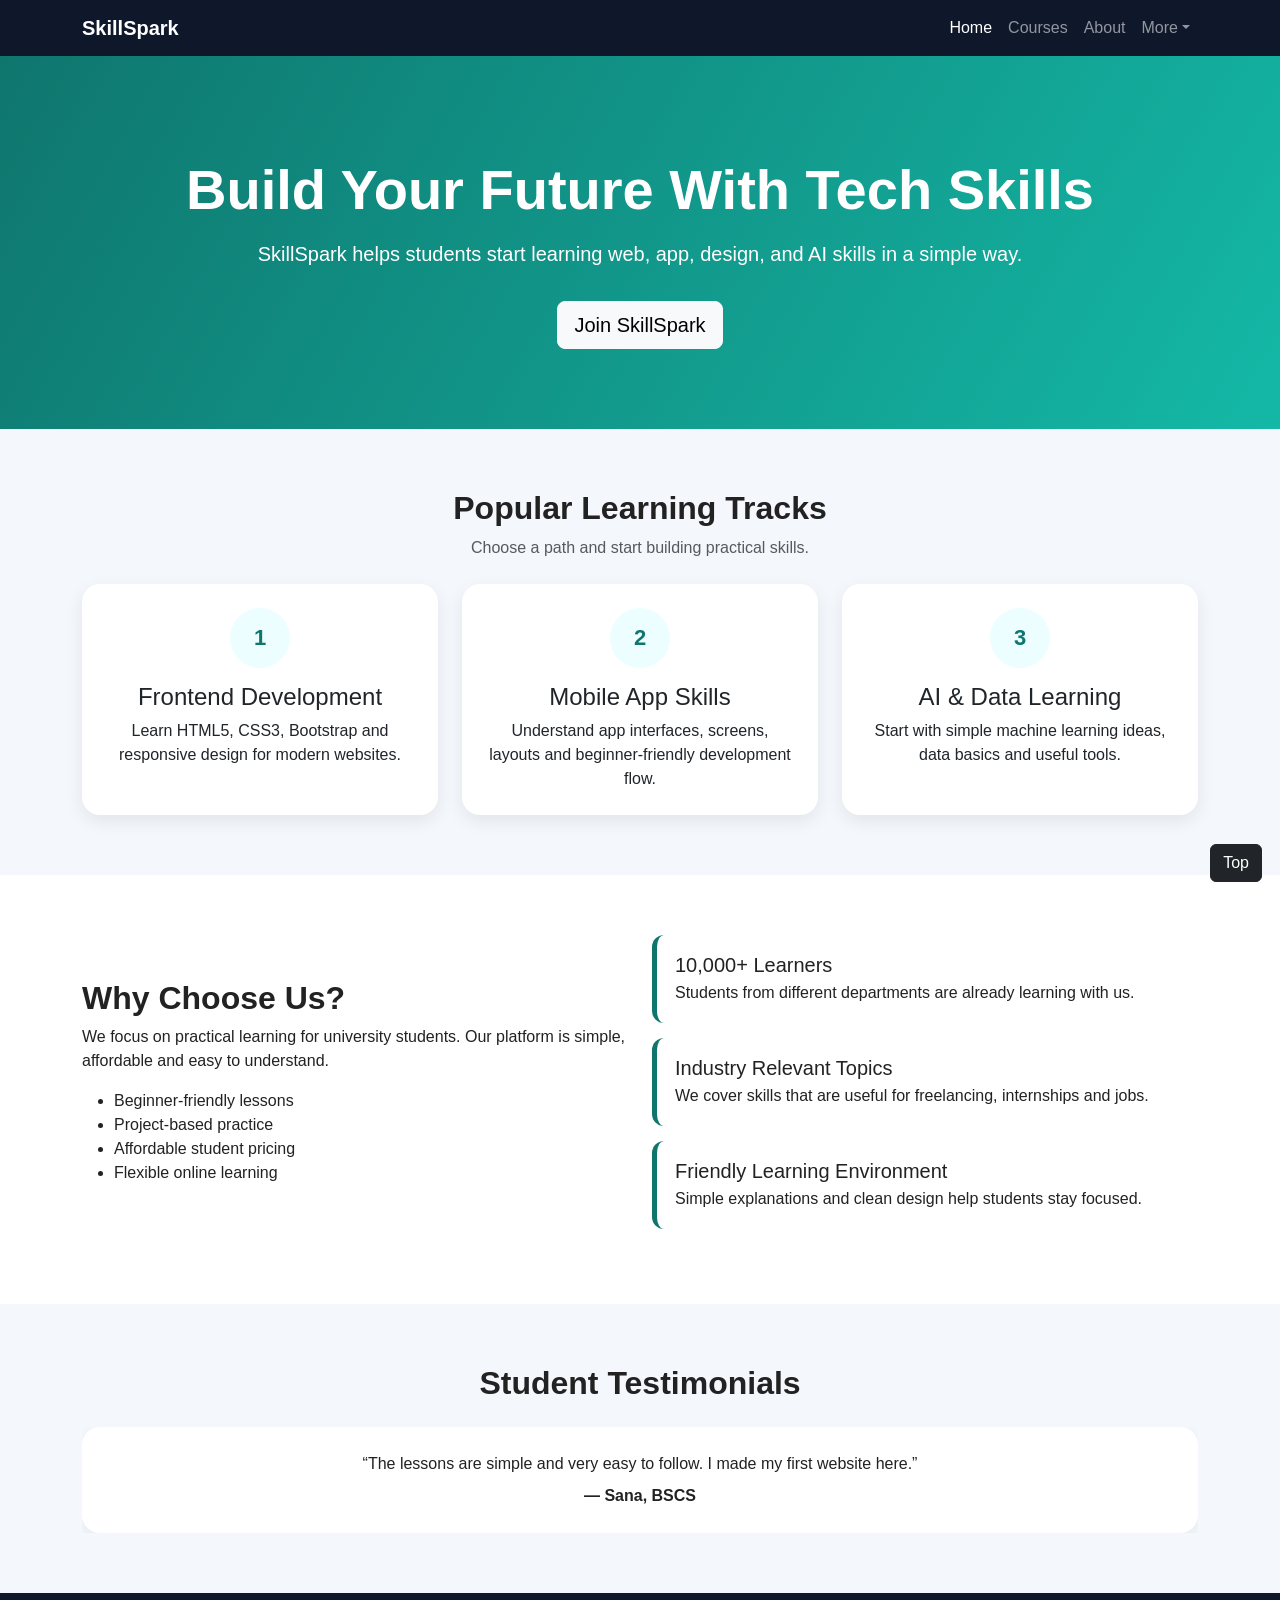
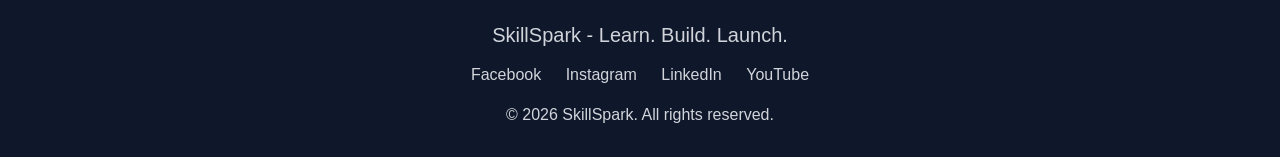
==== index.html @ 888631b4 "removed language" ====
<!DOCTYPE html>
<html>
<head>
  <meta charset="UTF-8">
  <meta name="viewport" content="width=device-width, initial-scale=1.0">
  <title>SkillSpark | Home</title>
  <link rel="stylesheet" href="https://cdn.jsdelivr.net/npm/bootstrap@5.3.2/dist/css/bootstrap.min.css">
  <link rel="stylesheet" href="css/style.css">
</head>
<body>
<nav class="navbar navbar-expand-lg navbar-dark" style="background:#0f172a;">
  <div class="container">
    <a class="navbar-brand fw-bold" href="index.html">SkillSpark</a>
    <button class="navbar-toggler" type="button" data-bs-toggle="collapse" data-bs-target="#menuBar">
      <span class="navbar-toggler-icon"></span>
    </button>
    <div class="collapse navbar-collapse" id="menuBar">
      <ul class="navbar-nav ms-auto">
        <li class="nav-item"><a class="nav-link active" href="index.html">Home</a></li>
        <li class="nav-item"><a class="nav-link" href="courses.html">Courses</a></li>
        <li class="nav-item"><a class="nav-link" href="about.html">About</a></li>
        <li class="nav-item dropdown">
          <a class="nav-link dropdown-toggle" href="#" data-bs-toggle="dropdown">More</a>
          <ul class="dropdown-menu">
            <li><a class="dropdown-item" href="register.html">Register</a></li>
            <li><a class="dropdown-item" href="contact.html">Contact</a></li>
            <li><a class="dropdown-item" href="#reviews">Reviews</a></li>
          </ul>
        </li>
      </ul>
    </div>
  </div>
</nav>
<section class="top-banner text-center">
  <div class="container">
    <h1 class="display-4 fw-bold">Build Your Future With Tech Skills</h1>
    <p class="lead mt-3">SkillSpark helps students start learning web, app, design, and AI skills in a simple way.</p>
    <a href="register.html" class="btn btn-light btn-lg mt-3">Join SkillSpark</a>
  </div>
</section>
<section class="section-space">
  <div class="container">
    <div class="text-center mb-4">
      <h2 class="fw-bold">Popular Learning Tracks</h2>
      <p class="text-muted">Choose a path and start building practical skills.</p>
    </div>
    <div class="row g-4">
      <div class="col-sm-12 col-md-6 col-lg-4">
        <div class="card custom-card h-100 text-center p-4">
          <div class="icon-box">1</div>
          <h4>Frontend Development</h4>
          <p class="mb-0">Learn HTML5, CSS3, Bootstrap and responsive design for modern websites.</p>
        </div>
      </div>
      <div class="col-sm-12 col-md-6 col-lg-4">
        <div class="card custom-card h-100 text-center p-4">
          <div class="icon-box">2</div>
          <h4>Mobile App Skills</h4>
          <p class="mb-0">Understand app interfaces, screens, layouts and beginner-friendly development flow.</p>
        </div>
      </div>
      <div class="col-sm-12 col-md-6 col-lg-4">
        <div class="card custom-card h-100 text-center p-4">
          <div class="icon-box">3</div>
          <h4>AI & Data Learning</h4>
          <p class="mb-0">Start with simple machine learning ideas, data basics and useful tools.</p>
        </div>
      </div>
    </div>
  </div>
</section>
<section class="section-space bg-white">
  <div class="container">
    <div class="row g-4 align-items-center">
      <div class="col-sm-12 col-lg-6">
        <h2 class="fw-bold">Why Choose Us?</h2>
        <p>We focus on practical learning for university students. Our platform is simple, affordable and easy to understand.</p>
        <ul>
          <li>Beginner-friendly lessons</li>
          <li>Project-based practice</li>
          <li>Affordable student pricing</li>
          <li>Flexible online learning</li>
        </ul>
      </div>
      <div class="col-sm-12 col-lg-6">
        <div class="stats-box">
          <h5 class="mb-1">10,000+ Learners</h5>
          <p class="mb-0">Students from different departments are already learning with us.</p>
        </div>
        <div class="stats-box">
          <h5 class="mb-1">Industry Relevant Topics</h5>
          <p class="mb-0">We cover skills that are useful for freelancing, internships and jobs.</p>
        </div>
        <div class="stats-box">
          <h5 class="mb-1">Friendly Learning Environment</h5>
          <p class="mb-0">Simple explanations and clean design help students stay focused.</p>
        </div>
      </div>
    </div>
  </div>
</section>
<section class="section-space" id="reviews">
  <div class="container">
    <div class="text-center mb-4">
      <h2 class="fw-bold">Student Testimonials</h2>
    </div>
    <div id="reviewSlider" class="carousel slide" data-bs-ride="carousel">
      <div class="carousel-inner">
        <div class="carousel-item active">
          <div class="rounded-box text-center">
            <p class="mb-2">“The lessons are simple and very easy to follow. I made my first website here.”</p>
            <strong>— Sana, BSCS</strong>
          </div>
        </div>
        <div class="carousel-item">
          <div class="rounded-box text-center">
            <p class="mb-2">“I liked the design and structure of the courses. It feels organized.”</p>
            <strong>— Hamza, BSIT</strong>
          </div>
        </div>
        <div class="carousel-item">
          <div class="rounded-box text-center">
            <p class="mb-2">“SkillSpark gave me confidence to start learning AI and UI design.”</p>
            <strong>— Areeba, Software Engineering</strong>
          </div>
        </div>
      </div>
      <button class="carousel-control-prev" type="button" data-bs-target="#reviewSlider" data-bs-slide="prev">
        <span class="carousel-control-prev-icon"></span>
      </button>
      <button class="carousel-control-next" type="button" data-bs-target="#reviewSlider" data-bs-slide="next">
        <span class="carousel-control-next-icon"></span>
      </button>
    </div>
  </div>
</section>
<footer class="site-footer">
  <div class="container text-center">
    <h5 class="mb-3">SkillSpark - Learn. Build. Launch.</h5>
    <a href="#">Facebook</a>
    <a href="#">Instagram</a>
    <a href="#">LinkedIn</a>
    <a href="#">YouTube</a>
    <p class="mt-3 mb-0">© 2026 SkillSpark. All rights reserved.</p>
  </div>
</footer>
<button onclick="window.scrollTo(0,0)" class="btn btn-dark back-top">Top</button>
<script src="https://cdn.jsdelivr.net/npm/bootstrap@5.3.2/dist/js/bootstrap.bundle.min.js"></script>
</body>
</html>
---- css/style.css ----
body{
  font-family: Verdana, Geneva, Tahoma, sans-serif;
  background-color: #f4f7fb;
  color: #222;
}
html{
  scroll-behavior: smooth;
}
:root{
  --main:#0f766e;
  --second:#14b8a6;
  --dark:#0f172a;
  --light:#ecfeff;
}
.top-banner{
  background: linear-gradient(120deg, var(--main), var(--second));
  color: white;
  padding: 100px 20px 80px;
}
.section-space{
  padding: 60px 0;
}
.custom-card{
  border: none;
  border-radius: 18px;
  transition: 0.35s ease;
  box-shadow: 0 6px 18px rgba(0,0,0,0.08);
}
.custom-card:hover{
  transform: translateY(-8px);
  box-shadow: 0 14px 25px rgba(0,0,0,0.14);
}
.icon-box{
  width: 60px;
  height: 60px;
  border-radius: 50%;
  background: var(--light);
  color: var(--main);
  display: flex;
  align-items: center;
  justify-content: center;
  font-size: 22px;
  margin: 0 auto 15px;
  font-weight: bold;
}
.rounded-box{
  background: white;
  border-radius: 18px;
  padding: 25px;
  box-shadow: 0 6px 18px rgba(0,0,0,0.06);
}
.stats-box{
  background: #ffffff;
  border-left: 5px solid var(--main);
  padding: 18px;
  border-radius: 12px;
  margin-bottom: 15px;
}
.timeline-wrap{
  position: relative;
  margin-top: 20px;
}
.timeline-wrap::before{
  content: "";
  position: absolute;
  left: 20px;
  top: 0;
  width: 3px;
  height: 100%;
  background: var(--second);
}
.timeline-block{
  position: relative;
  padding-left: 60px;
  margin-bottom: 28px;
}
.timeline-block::before{
  content: "";
  position: absolute;
  left: 12px;
  top: 4px;
  width: 18px;
  height: 18px;
  background: var(--main);
  border-radius: 50%;
}
.site-footer{
  background: var(--dark);
  color: #d1d5db;
  padding: 30px 0;
}
.site-footer a{
  color: #d1d5db;
  text-decoration: none;
  margin: 0 10px;
}
.site-footer a:hover{
  color: white;
}
.team-img{
  height: 260px;
  object-fit: cover;
}
.course-badge{
  font-size: 14px;
}
.form-area{
  background: white;
  border-radius: 18px;
  padding: 25px;
  box-shadow: 0 5px 16px rgba(0,0,0,0.08);
}
.back-top{
  position: fixed;
  right: 18px;
  bottom: 18px;
  z-index: 999;
}
.small-note{
  font-size: 14px;
  color: #6b7280;
}
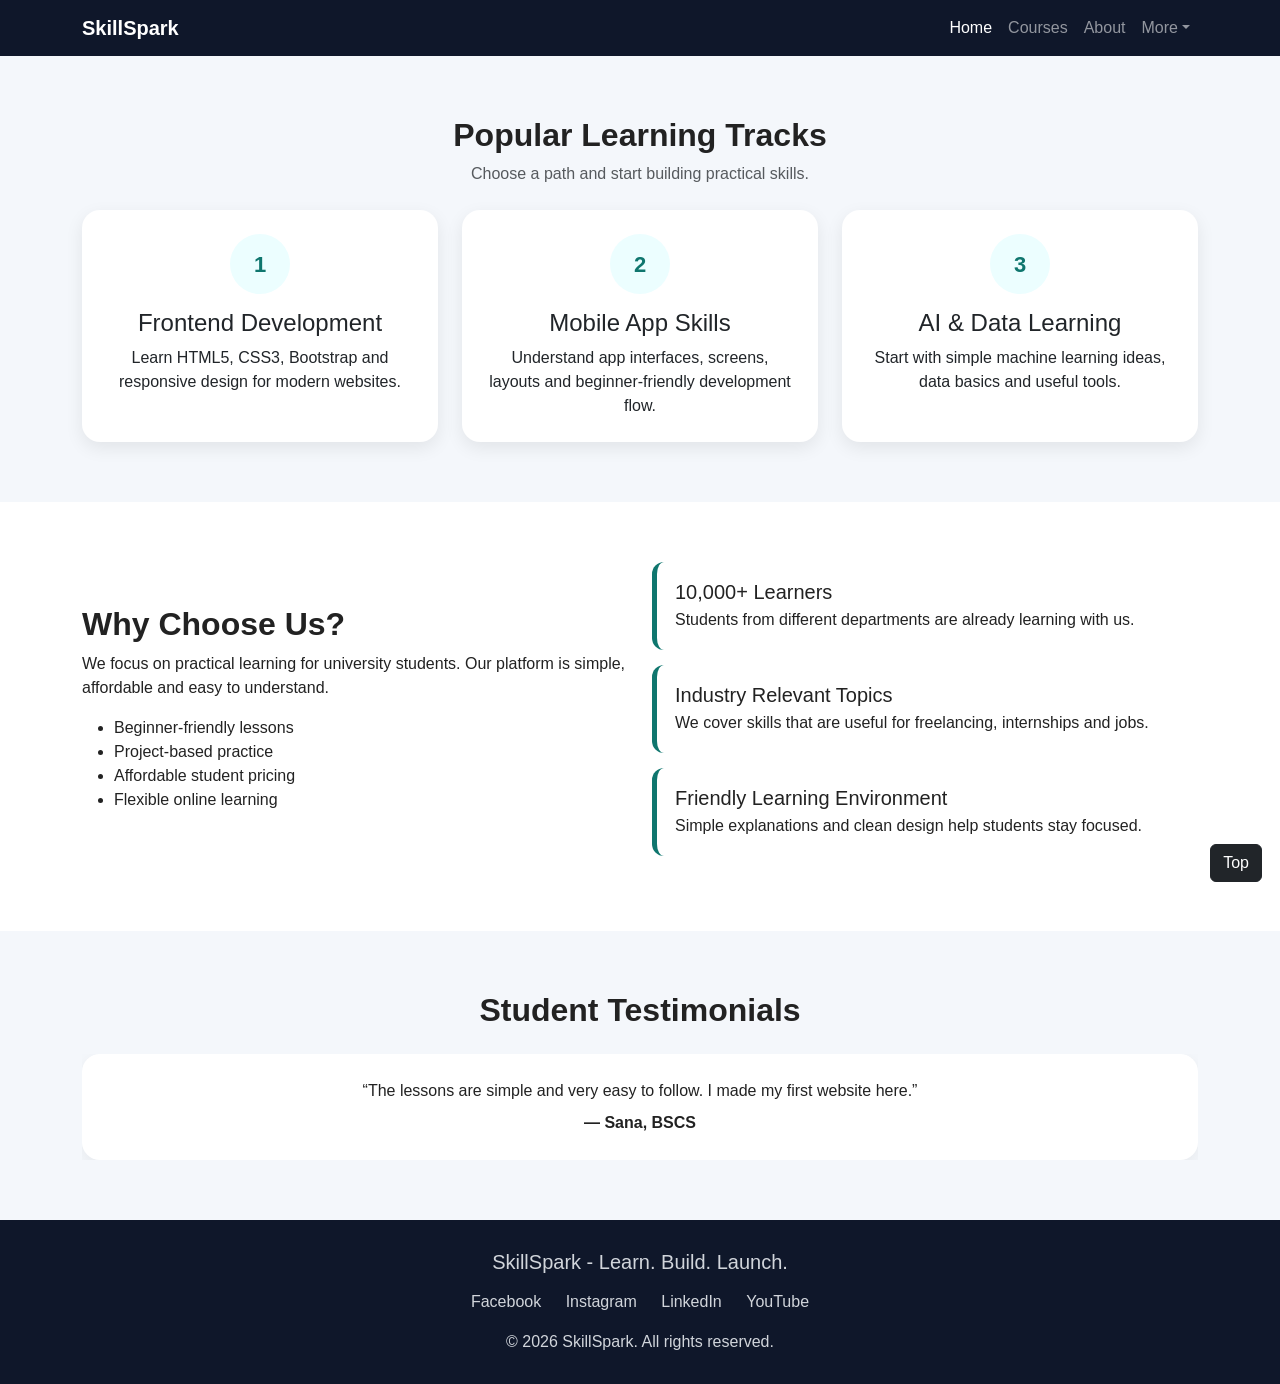
==== commit 5be3c8f9: "removed a part" ====
--- a/index.html
+++ b/index.html
@@ -1,5 +1,5 @@
 <!DOCTYPE html>
-<html>
+<html lang="en">
 <head>
   <meta charset="UTF-8">
   <meta name="viewport" content="width=device-width, initial-scale=1.0">
@@ -31,13 +31,7 @@
     </div>
   </div>
 </nav>
-<section class="top-banner text-center">
-  <div class="container">
-    <h1 class="display-4 fw-bold">Build Your Future With Tech Skills</h1>
-    <p class="lead mt-3">SkillSpark helps students start learning web, app, design, and AI skills in a simple way.</p>
-    <a href="register.html" class="btn btn-light btn-lg mt-3">Join SkillSpark</a>
-  </div>
-</section>
+
 <section class="section-space">
   <div class="container">
     <div class="text-center mb-4">
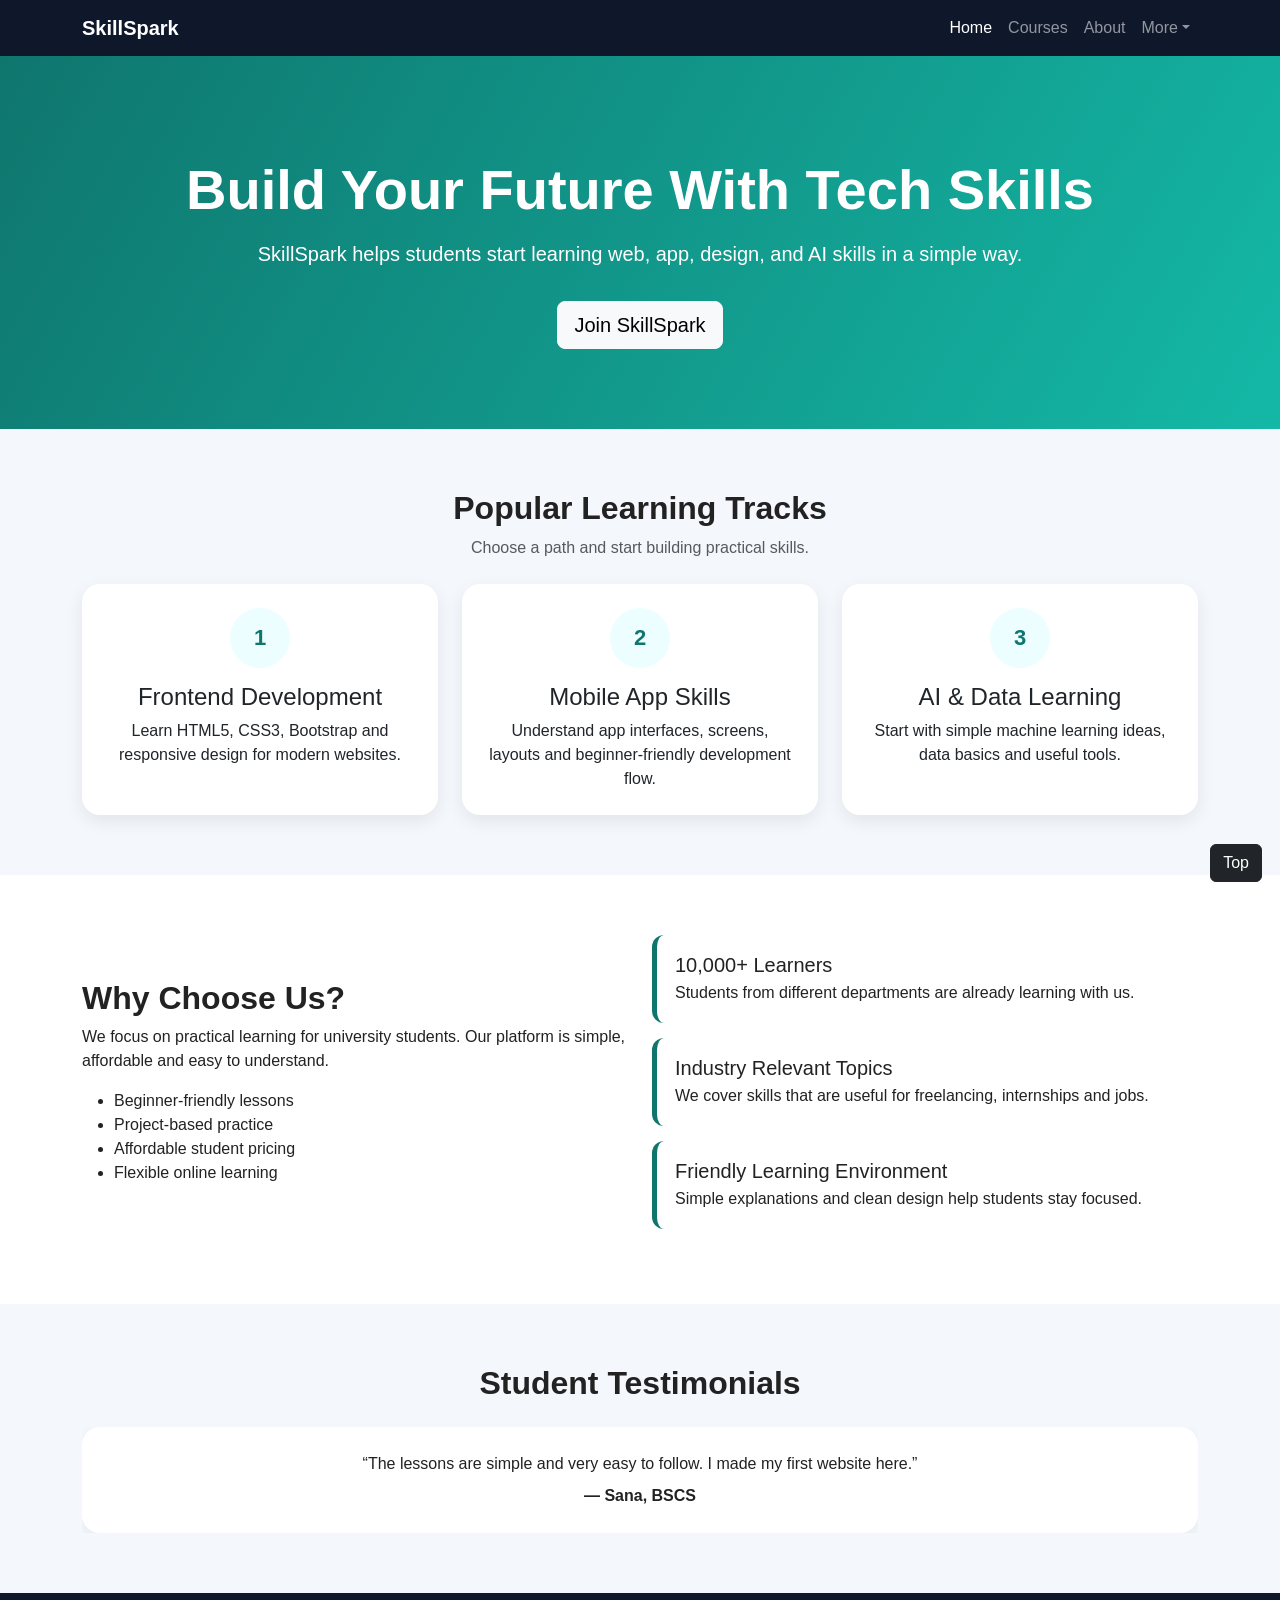
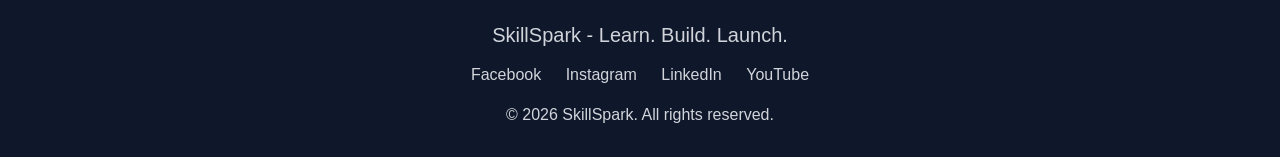
==== commit bb0271f4: "added a new section" ====
--- a/index.html
+++ b/index.html
@@ -31,7 +31,13 @@
     </div>
   </div>
 </nav>
-
+<section class="top-banner text-center">
+  <div class="container">
+    <h1 class="display-4 fw-bold">Build Your Future With Tech Skills</h1>
+    <p class="lead mt-3">SkillSpark helps students start learning web, app, design, and AI skills in a simple way.</p>
+    <a href="register.html" class="btn btn-light btn-lg mt-3">Join SkillSpark</a>
+  </div>
+</section>
 <section class="section-space">
   <div class="container">
     <div class="text-center mb-4">
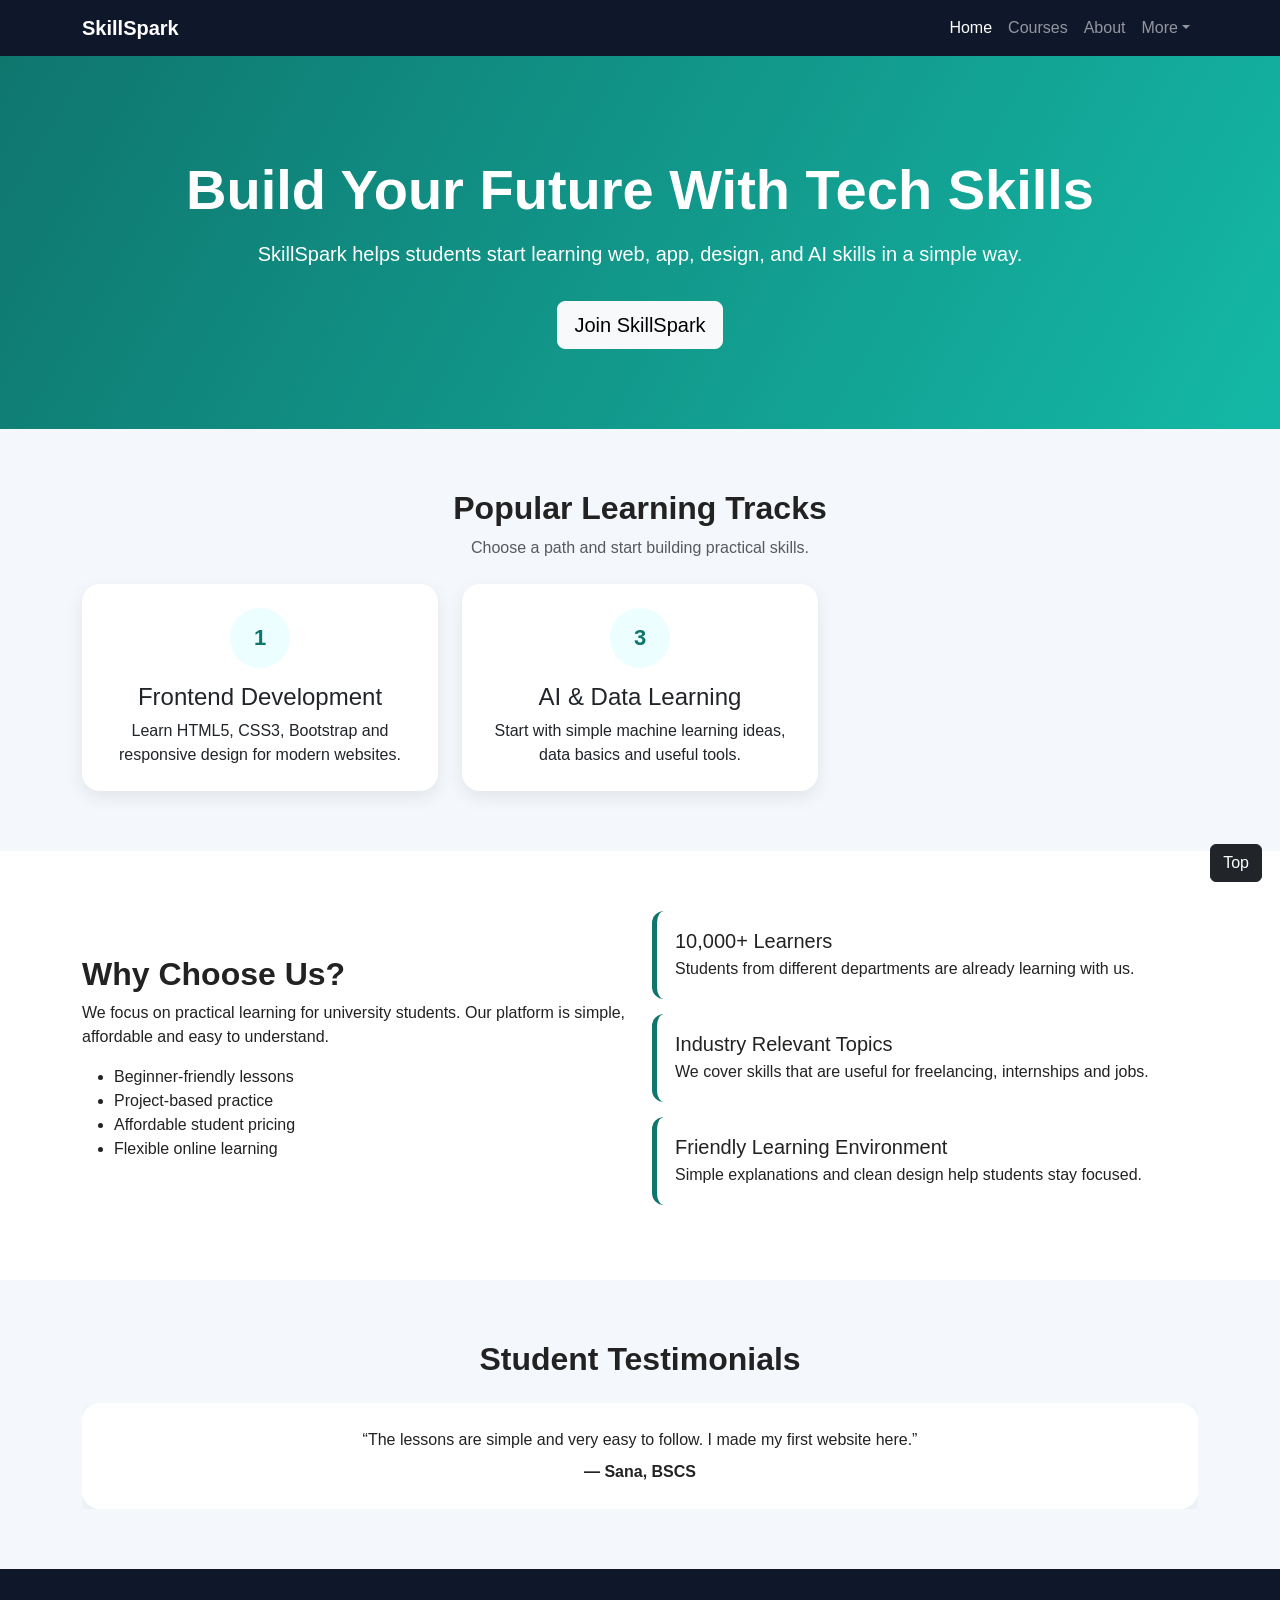
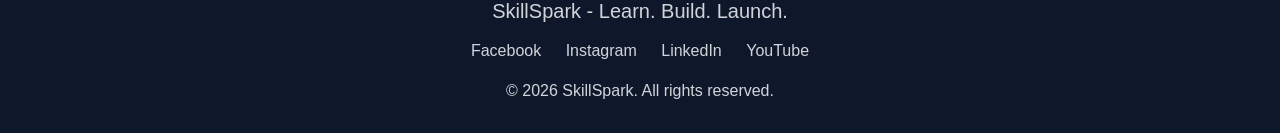
==== commit 2171506d: "removed bottom line" ====
--- a/index.html
+++ b/index.html
@@ -52,13 +52,7 @@
           <p class="mb-0">Learn HTML5, CSS3, Bootstrap and responsive design for modern websites.</p>
         </div>
       </div>
-      <div class="col-sm-12 col-md-6 col-lg-4">
-        <div class="card custom-card h-100 text-center p-4">
-          <div class="icon-box">2</div>
-          <h4>Mobile App Skills</h4>
-          <p class="mb-0">Understand app interfaces, screens, layouts and beginner-friendly development flow.</p>
-        </div>
-      </div>
+
       <div class="col-sm-12 col-md-6 col-lg-4">
         <div class="card custom-card h-100 text-center p-4">
           <div class="icon-box">3</div>
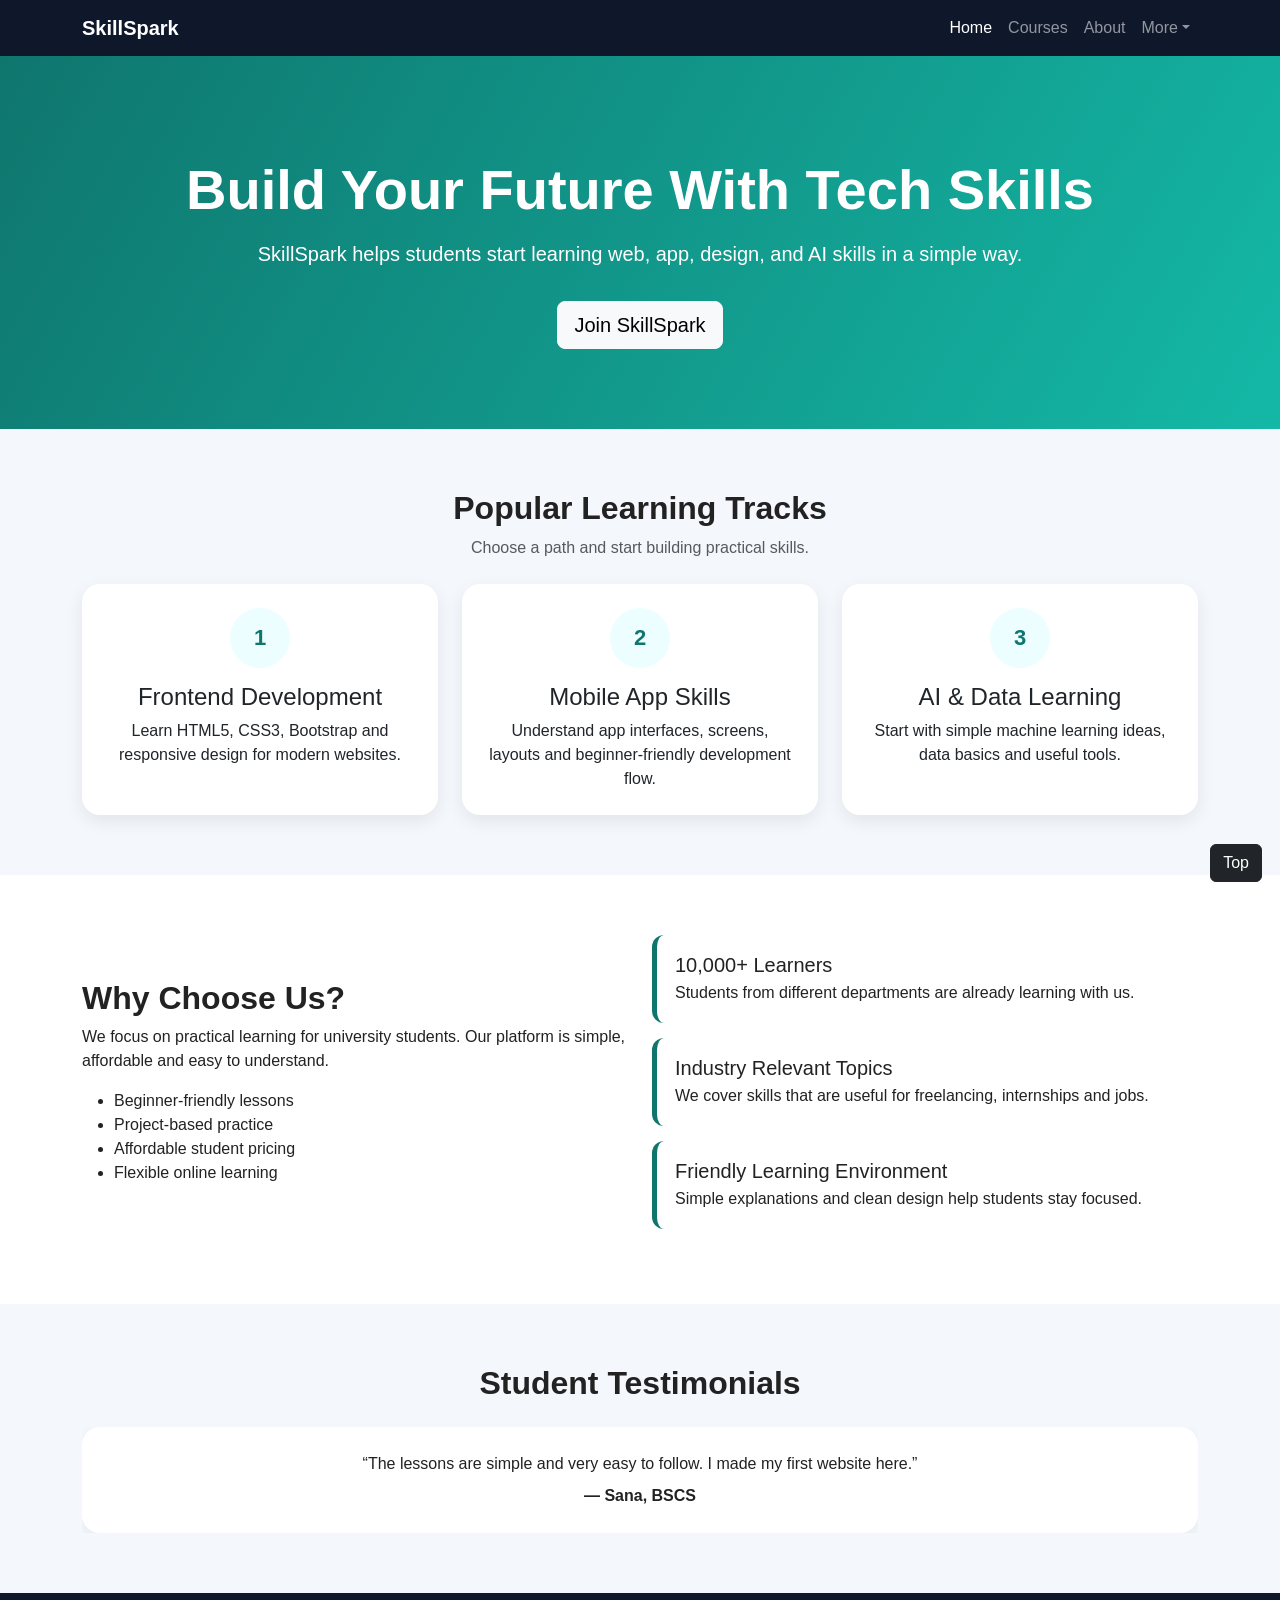
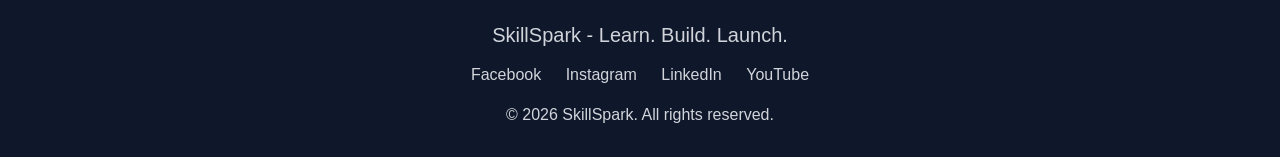
==== commit 023ab78d: "made a new class" ====
--- a/index.html
+++ b/index.html
@@ -52,7 +52,13 @@
           <p class="mb-0">Learn HTML5, CSS3, Bootstrap and responsive design for modern websites.</p>
         </div>
       </div>
-
+      <div class="col-sm-12 col-md-6 col-lg-4">
+        <div class="card custom-card h-100 text-center p-4">
+          <div class="icon-box">2</div>
+          <h4>Mobile App Skills</h4>
+          <p class="mb-0">Understand app interfaces, screens, layouts and beginner-friendly development flow.</p>
+        </div>
+      </div>
       <div class="col-sm-12 col-md-6 col-lg-4">
         <div class="card custom-card h-100 text-center p-4">
           <div class="icon-box">3</div>
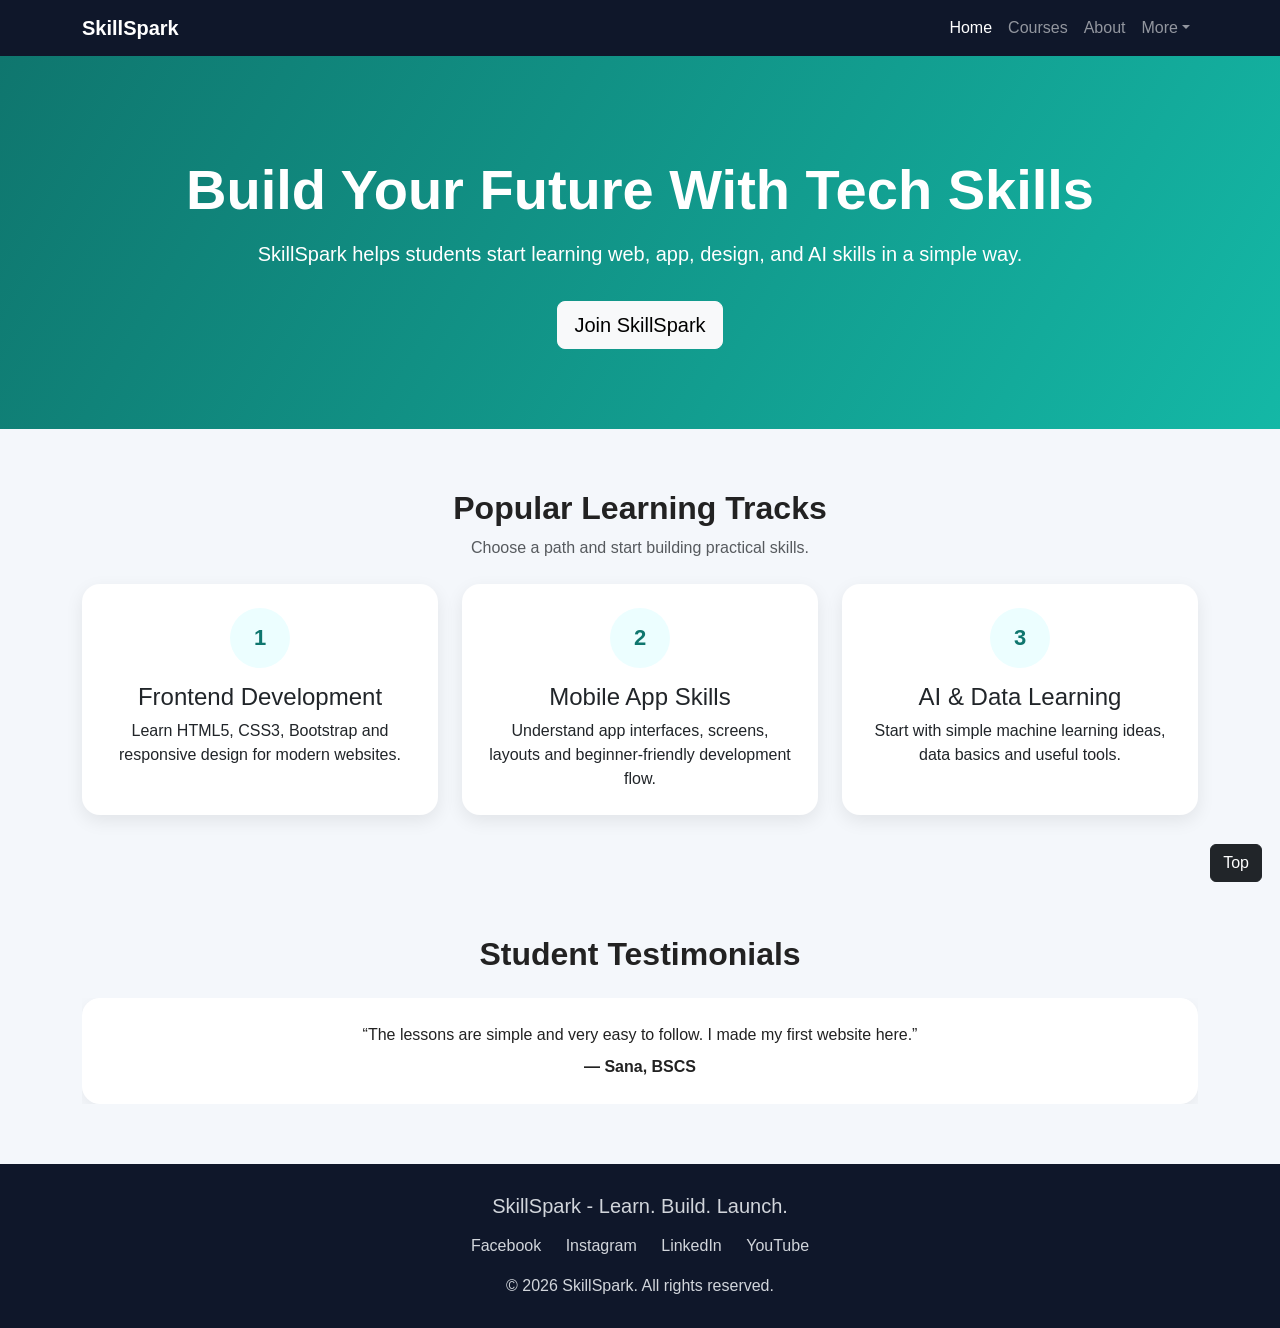
==== commit 374fc177: "removed irresponsive" ====
--- a/index.html
+++ b/index.html
@@ -69,36 +69,7 @@
     </div>
   </div>
 </section>
-<section class="section-space bg-white">
-  <div class="container">
-    <div class="row g-4 align-items-center">
-      <div class="col-sm-12 col-lg-6">
-        <h2 class="fw-bold">Why Choose Us?</h2>
-        <p>We focus on practical learning for university students. Our platform is simple, affordable and easy to understand.</p>
-        <ul>
-          <li>Beginner-friendly lessons</li>
-          <li>Project-based practice</li>
-          <li>Affordable student pricing</li>
-          <li>Flexible online learning</li>
-        </ul>
-      </div>
-      <div class="col-sm-12 col-lg-6">
-        <div class="stats-box">
-          <h5 class="mb-1">10,000+ Learners</h5>
-          <p class="mb-0">Students from different departments are already learning with us.</p>
-        </div>
-        <div class="stats-box">
-          <h5 class="mb-1">Industry Relevant Topics</h5>
-          <p class="mb-0">We cover skills that are useful for freelancing, internships and jobs.</p>
-        </div>
-        <div class="stats-box">
-          <h5 class="mb-1">Friendly Learning Environment</h5>
-          <p class="mb-0">Simple explanations and clean design help students stay focused.</p>
-        </div>
-      </div>
-    </div>
-  </div>
-</section>
+
 <section class="section-space" id="reviews">
   <div class="container">
     <div class="text-center mb-4">
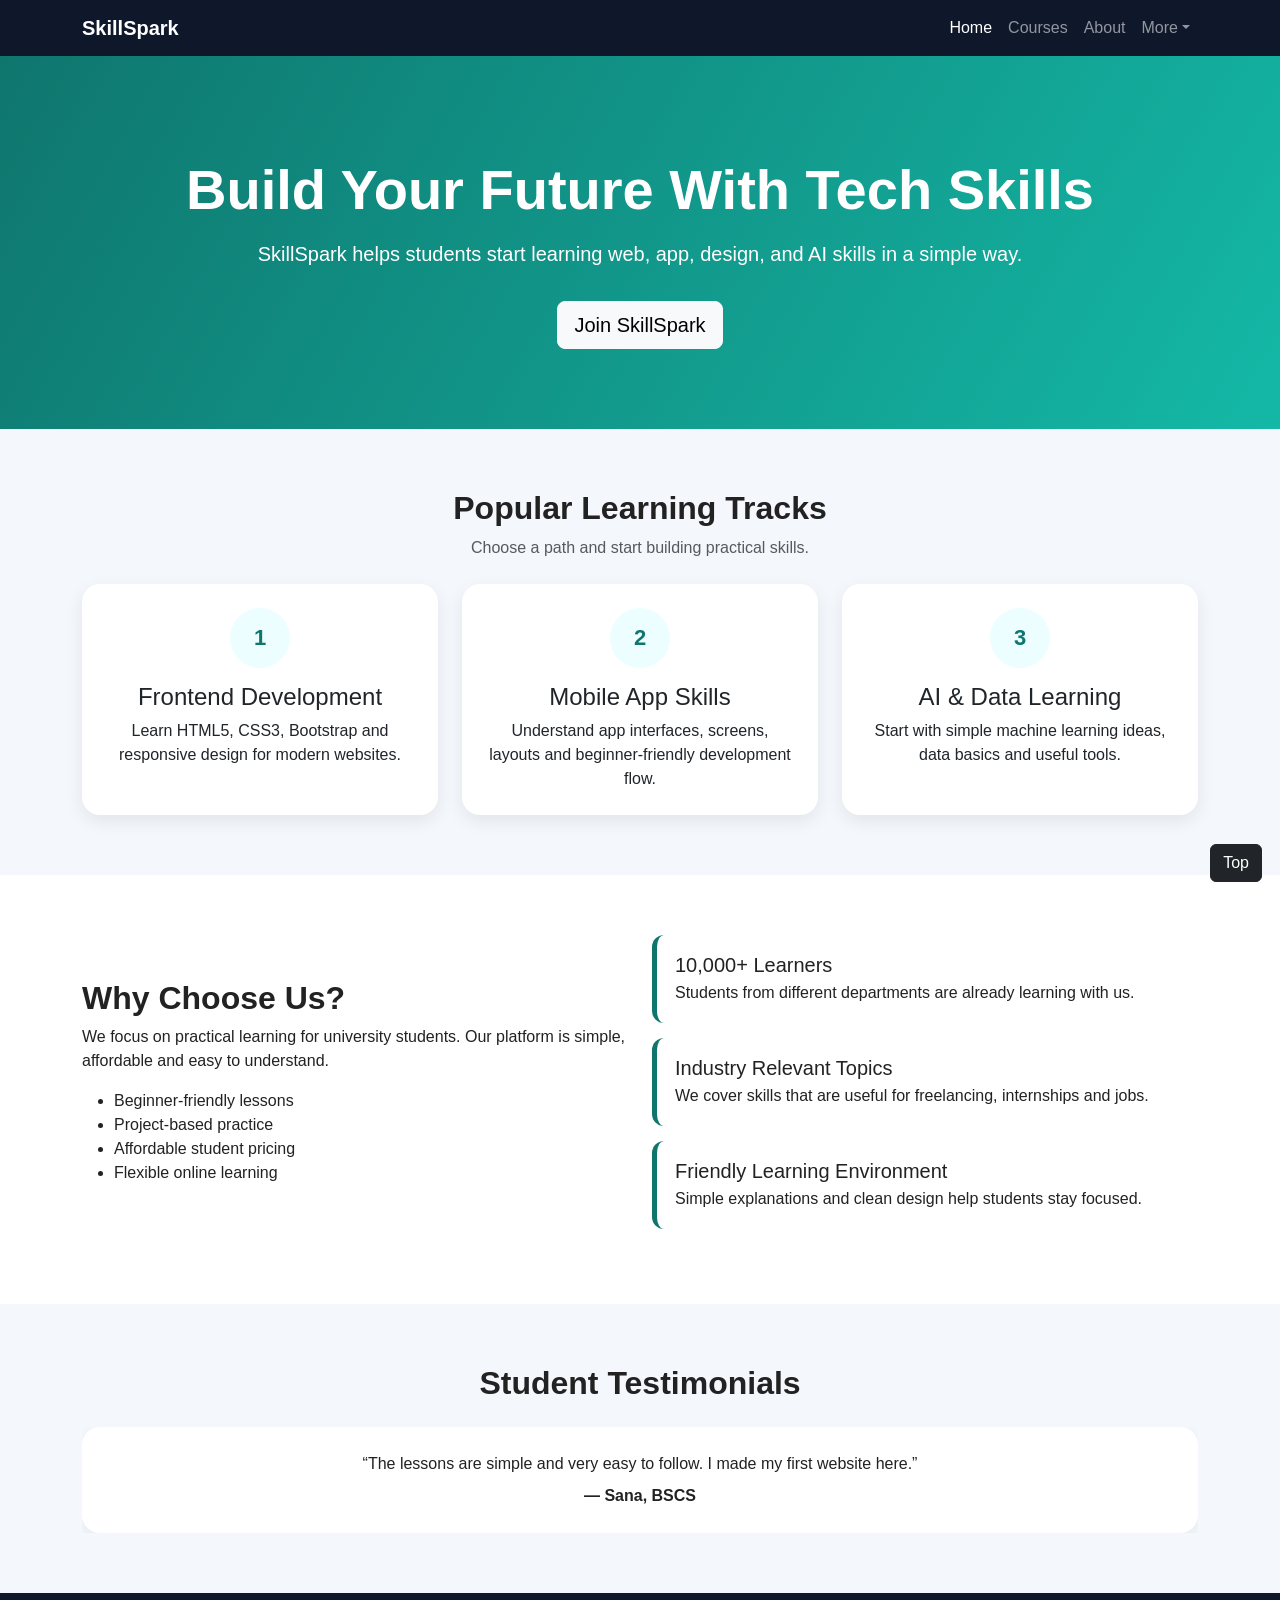
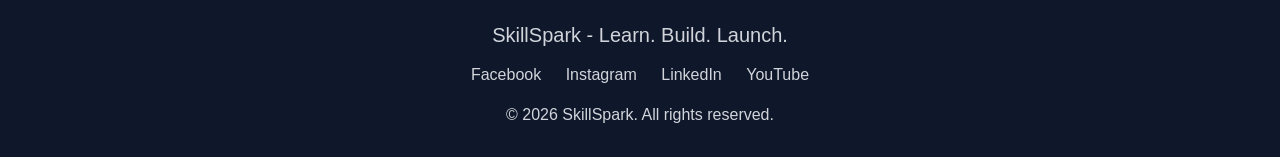
==== commit 4a29558d: "added why us" ====
--- a/index.html
+++ b/index.html
@@ -69,7 +69,36 @@
     </div>
   </div>
 </section>
-
+<section class="section-space bg-white">
+  <div class="container">
+    <div class="row g-4 align-items-center">
+      <div class="col-sm-12 col-lg-6">
+        <h2 class="fw-bold">Why Choose Us?</h2>
+        <p>We focus on practical learning for university students. Our platform is simple, affordable and easy to understand.</p>
+        <ul>
+          <li>Beginner-friendly lessons</li>
+          <li>Project-based practice</li>
+          <li>Affordable student pricing</li>
+          <li>Flexible online learning</li>
+        </ul>
+      </div>
+      <div class="col-sm-12 col-lg-6">
+        <div class="stats-box">
+          <h5 class="mb-1">10,000+ Learners</h5>
+          <p class="mb-0">Students from different departments are already learning with us.</p>
+        </div>
+        <div class="stats-box">
+          <h5 class="mb-1">Industry Relevant Topics</h5>
+          <p class="mb-0">We cover skills that are useful for freelancing, internships and jobs.</p>
+        </div>
+        <div class="stats-box">
+          <h5 class="mb-1">Friendly Learning Environment</h5>
+          <p class="mb-0">Simple explanations and clean design help students stay focused.</p>
+        </div>
+      </div>
+    </div>
+  </div>
+</section>
 <section class="section-space" id="reviews">
   <div class="container">
     <div class="text-center mb-4">
